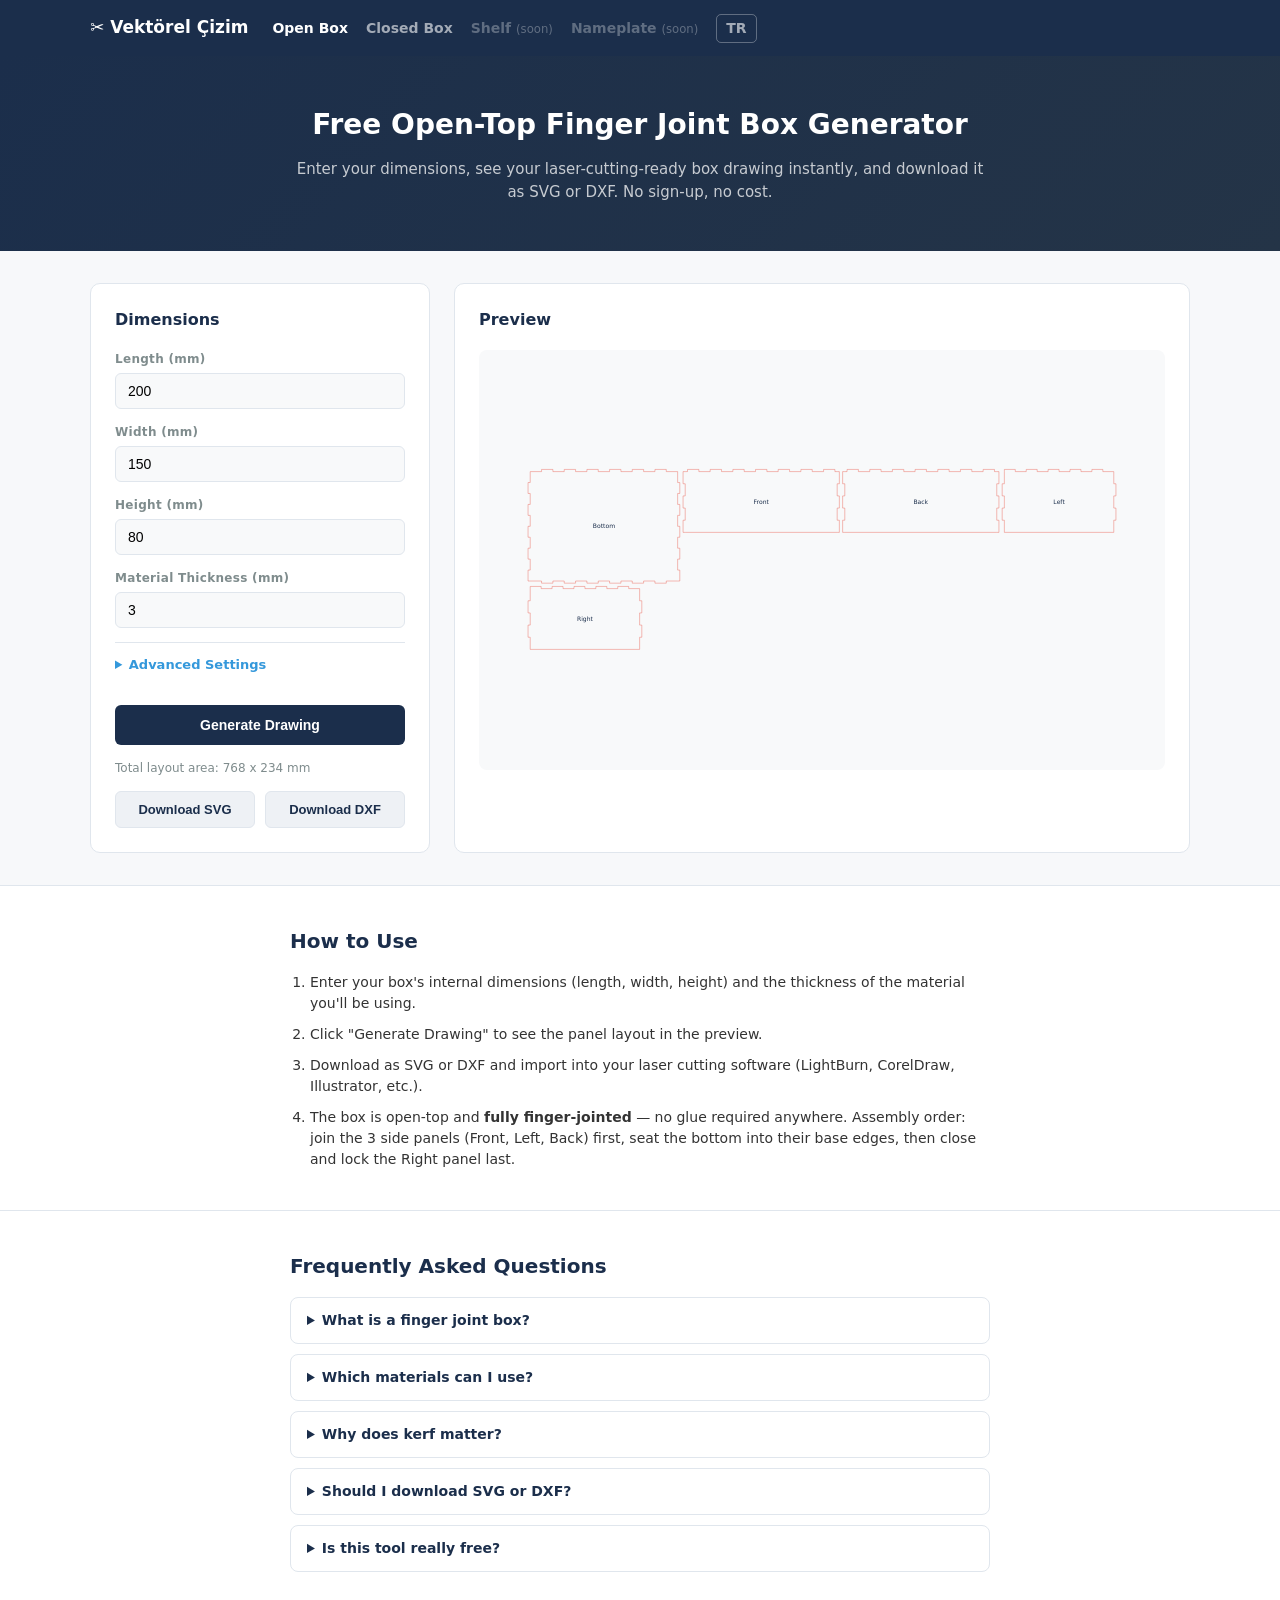
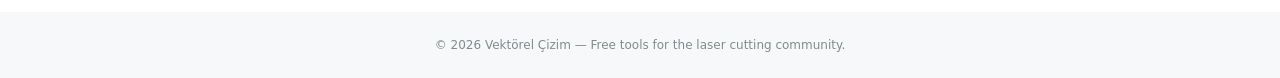
==== en/index.html @ 91a9370f "Add English versions of both tools for international/US traffic New /en/index.html and /en/kapali-ku" ====
<!DOCTYPE html>
<html lang="en">
<head>
<meta charset="UTF-8">
<meta name="viewport" content="width=device-width, initial-scale=1.0">
<title>Free Open-Top Finger Joint Box Generator — Vektörel Çizim</title>
<meta name="description" content="Enter your dimensions and get a laser-cutting-ready finger joint box drawing in seconds — download as SVG or DXF. Completely free, no sign-up required.">
<link rel="canonical" href="https://vektorel-cizim.pages.dev/en/">
<link rel="alternate" hreflang="en" href="https://vektorel-cizim.pages.dev/en/">
<link rel="alternate" hreflang="tr" href="https://vektorel-cizim.pages.dev/">
<link rel="alternate" hreflang="x-default" href="https://vektorel-cizim.pages.dev/en/">
<script type="application/ld+json">
{
  "@context": "https://schema.org",
  "@type": "WebApplication",
  "name": "Vektörel Çizim — Box Generator",
  "applicationCategory": "DesignApplication",
  "operatingSystem": "Any (Web)",
  "offers": {"@type": "Offer", "price": "0", "priceCurrency": "USD"},
  "description": "A free web tool that generates finger joint box drawings for laser cutting from your dimensions."
}
</script>
<script type="application/ld+json">
{
  "@context": "https://schema.org",
  "@type": "FAQPage",
  "mainEntity": [
    {"@type": "Question", "name": "What is a finger joint box?",
     "acceptedAnswer": {"@type": "Answer", "text": "A finger joint box is a laser-cut box style where small interlocking tabs and slots along each panel's edges lock together without glue. The zigzag pattern creates a tight, durable joint."}},
    {"@type": "Question", "name": "Which materials can I use?",
     "acceptedAnswer": {"@type": "Answer", "text": "MDF, plywood, acrylic, cardboard, and any other flat sheet material that can be laser cut. Just enter the actual thickness of your material."}},
    {"@type": "Question", "name": "Why does kerf matter?",
     "acceptedAnswer": {"@type": "Answer", "text": "The laser beam vaporizes a thin strip of material as it cuts, which makes parts come out slightly narrower than designed. Entering your kerf value compensates for this so the finger joints fit snugly instead of too loose or too tight."}},
    {"@type": "Question", "name": "Should I download SVG or DXF?",
     "acceptedAnswer": {"@type": "Answer", "text": "Most laser cutting software (LightBurn, CorelDraw, Illustrator, AutoCAD) can open either. DXF is more common in CNC/CAD software; SVG works more easily in web-based tools and some hobby laser software. If unsure, download both and try."}},
    {"@type": "Question", "name": "Is this tool really free?",
     "acceptedAnswer": {"@type": "Answer", "text": "Yes, it's completely free with no sign-up or account required. Generate and download as many drawings as you like."}}
  ]
}
</script>
<link rel="stylesheet" href="../css/style.css">
</head>
<body>

<header class="site-header">
  <div class="header-inner">
    <a href="index.html" class="logo">✂️ Vektörel Çizim</a>
    <nav class="main-nav">
      <a href="index.html" class="active">Open Box</a>
      <a href="kapali-kutu.html">Closed Box</a>
      <span class="soon">Shelf <small>(soon)</small></span>
      <span class="soon">Nameplate <small>(soon)</small></span>
      <a href="../index.html" class="lang-switch">TR</a>
    </nav>
  </div>
</header>

<section class="hero">
  <div class="hero-inner">
    <h1>Free Open-Top Finger Joint Box Generator</h1>
    <p>Enter your dimensions, see your laser-cutting-ready box drawing instantly, and download it as SVG or DXF. No sign-up, no cost.</p>
  </div>
</section>

<section class="tool-section">
  <div class="tool-inner">
    <div class="panel form-panel">
      <h2>Dimensions</h2>
      <div class="field">
        <label for="uzunluk">Length (mm)</label>
        <input type="number" id="uzunluk" value="200" min="20" max="2000" step="1">
      </div>
      <div class="field">
        <label for="genislik">Width (mm)</label>
        <input type="number" id="genislik" value="150" min="20" max="2000" step="1">
      </div>
      <div class="field">
        <label for="yukseklik">Height (mm)</label>
        <input type="number" id="yukseklik" value="80" min="10" max="1000" step="1">
      </div>
      <div class="field">
        <label for="kalinlik">Material Thickness (mm)</label>
        <input type="number" id="kalinlik" value="3" min="1" max="20" step="0.5">
      </div>

      <details class="advanced">
        <summary>Advanced Settings</summary>
        <div class="field">
          <label for="parmakHedef">Target Finger Width (mm)</label>
          <input type="number" id="parmakHedef" value="15" min="5" max="60" step="1">
        </div>
        <div class="field">
          <label for="kerf">Laser Kerf (mm)</label>
          <input type="number" id="kerf" value="0.15" min="0" max="1" step="0.01">
          <span class="hint">Adjust to your laser's cut width for a snug fit.</span>
        </div>
      </details>

      <button id="cizBtn" class="btn-primary">Generate Drawing</button>

      <div id="boyutBilgisi" class="size-info"></div>

      <div class="downloads" id="downloads" style="display:none">
        <button id="svgBtn" class="btn-secondary">Download SVG</button>
        <button id="dxfBtn" class="btn-secondary">Download DXF</button>
      </div>
    </div>

    <div class="panel preview-panel">
      <h2>Preview</h2>
      <div id="previewWrap" class="preview-wrap">
        <div class="preview-placeholder">Enter dimensions and click "Generate Drawing"</div>
      </div>
    </div>
  </div>
</section>

<section class="ad-slot">
  <!-- Google AdSense goes here -->
</section>

<section class="info-section">
  <div class="info-inner">
    <h2>How to Use</h2>
    <ol>
      <li>Enter your box's internal dimensions (length, width, height) and the thickness of the material you'll be using.</li>
      <li>Click "Generate Drawing" to see the panel layout in the preview.</li>
      <li>Download as SVG or DXF and import into your laser cutting software (LightBurn, CorelDraw, Illustrator, etc.).</li>
      <li>The box is open-top and <strong>fully finger-jointed</strong> — no glue required anywhere. Assembly order: join the 3 side panels (Front, Left, Back) first, seat the bottom into their base edges, then close and lock the Right panel last.</li>
    </ol>
  </div>
</section>

<section class="info-section">
  <div class="info-inner">
    <h2>Frequently Asked Questions</h2>
    <div class="faq-list">
      <details><summary>What is a finger joint box?</summary><p>A laser-cut box style where small interlocking tabs and slots along each panel's edges lock together without glue. The zigzag pattern creates a tight, durable joint.</p></details>
      <details><summary>Which materials can I use?</summary><p>MDF, plywood, acrylic, cardboard, and any other flat sheet material that can be laser cut. Just enter the actual thickness of your material.</p></details>
      <details><summary>Why does kerf matter?</summary><p>The laser beam vaporizes a thin strip of material as it cuts, which makes parts come out slightly narrower than designed. Entering your kerf value compensates for this so the joints fit snugly.</p></details>
      <details><summary>Should I download SVG or DXF?</summary><p>Most laser cutting software (LightBurn, CorelDraw, Illustrator, AutoCAD) can open either. DXF is more common in CNC/CAD software; SVG works more easily in web-based tools. If unsure, try both.</p></details>
      <details><summary>Is this tool really free?</summary><p>Yes, completely free, no sign-up or account required. Generate and download as many drawings as you like.</p></details>
    </div>
  </div>
</section>

<footer class="site-footer">
  <div class="footer-inner">© 2026 Vektörel Çizim — Free tools for the laser cutting community.</div>
</footer>

<script src="../js/common.js"></script>
<script src="../js/kutu.js"></script>
</body>
</html>
---- css/style.css ----
* { box-sizing: border-box; margin: 0; padding: 0; }
body { font-family: 'Segoe UI', system-ui, sans-serif; color: #1B2E4B; background: #F7F8FA; line-height: 1.5; }
a { color: inherit; text-decoration: none; }

.site-header { background: #1B2E4B; padding: 0 20px; }
.header-inner { max-width: 1100px; margin: 0 auto; height: 56px; display: flex; align-items: center; gap: 24px; }
.logo { color: #fff; font-weight: 800; font-size: 17px; }
.main-nav { display: flex; gap: 18px; align-items: center; }
.main-nav a { color: rgba(255,255,255,0.6); font-size: 14px; font-weight: 600; }
.main-nav a.active { color: #fff; }
.main-nav .soon { color: rgba(255,255,255,0.3); font-size: 14px; font-weight: 600; }
.main-nav .soon small { font-weight: 400; }
.lang-switch { margin-left: auto; border: 1px solid rgba(255,255,255,0.3); border-radius: 5px; padding: 3px 9px; font-size: 12px; }
.lang-switch:hover { background: rgba(255,255,255,0.1); }

.hero { background: linear-gradient(135deg,#1B2E4B,#243447); padding: 48px 20px; text-align: center; }
.hero-inner { max-width: 700px; margin: 0 auto; }
.hero h1 { color: #fff; font-size: 28px; margin-bottom: 12px; }
.hero p { color: rgba(255,255,255,0.75); font-size: 15px; }

.tool-section { padding: 32px 20px; }
.tool-inner { max-width: 1100px; margin: 0 auto; display: grid; grid-template-columns: 340px 1fr; gap: 24px; }
@media (max-width: 800px) { .tool-inner { grid-template-columns: 1fr; } }

.panel { background: #fff; border: 1px solid #E0E6ED; border-radius: 10px; padding: 24px; }
.panel h2 { font-size: 16px; margin-bottom: 18px; }

.field { margin-bottom: 14px; display: flex; flex-direction: column; gap: 5px; }
.field label { font-size: 12px; font-weight: 700; color: #7F8C8D; letter-spacing: 0.3px; }
.field input { padding: 9px 12px; border: 1px solid #E0E6ED; border-radius: 6px; font-size: 14px; background: #F8F9FA; }
.field .hint { font-size: 11px; color: #7F8C8D; }

.advanced { margin: 14px 0; border-top: 1px solid #E0E6ED; padding-top: 12px; }
.advanced summary { cursor: pointer; font-size: 13px; font-weight: 700; color: #3498DB; margin-bottom: 10px; }

.btn-primary { width: 100%; padding: 12px; background: #1B2E4B; color: #fff; border: none; border-radius: 6px; font-size: 14px; font-weight: 700; cursor: pointer; margin-top: 6px; }
.btn-primary:hover { background: #243447; }
.btn-secondary { flex: 1; padding: 10px; background: #EEF1F5; color: #1B2E4B; border: 1px solid #E0E6ED; border-radius: 6px; font-size: 13px; font-weight: 700; cursor: pointer; }
.btn-secondary:hover { background: #E0E6ED; }

.size-info { margin-top: 14px; font-size: 12px; color: #7F8C8D; }
.downloads { display: flex; gap: 10px; margin-top: 14px; }

.preview-wrap { min-height: 420px; display: flex; align-items: center; justify-content: center; background: #F8F9FA; border-radius: 8px; overflow: auto; }
.preview-placeholder { color: #BDC3C7; font-size: 14px; }
.preview-wrap svg { max-width: 100%; height: auto; }

.ad-slot { max-width: 1100px; margin: 0 auto; padding: 0 20px; min-height: 0; }

.info-section { padding: 40px 20px; background: #fff; border-top: 1px solid #E0E6ED; }
.info-inner { max-width: 700px; margin: 0 auto; }
.info-inner h2 { font-size: 20px; margin-bottom: 16px; }
.info-inner ol { padding-left: 20px; display: flex; flex-direction: column; gap: 10px; font-size: 14px; color: #333; }

.faq-list { display: flex; flex-direction: column; gap: 10px; }
.faq-list details { border: 1px solid #E0E6ED; border-radius: 8px; padding: 12px 16px; }
.faq-list summary { cursor: pointer; font-weight: 700; font-size: 14px; color: #1B2E4B; }
.faq-list p { margin-top: 10px; font-size: 14px; color: #444; line-height: 1.6; }

.site-footer { padding: 24px 20px; text-align: center; font-size: 12px; color: #7F8C8D; }
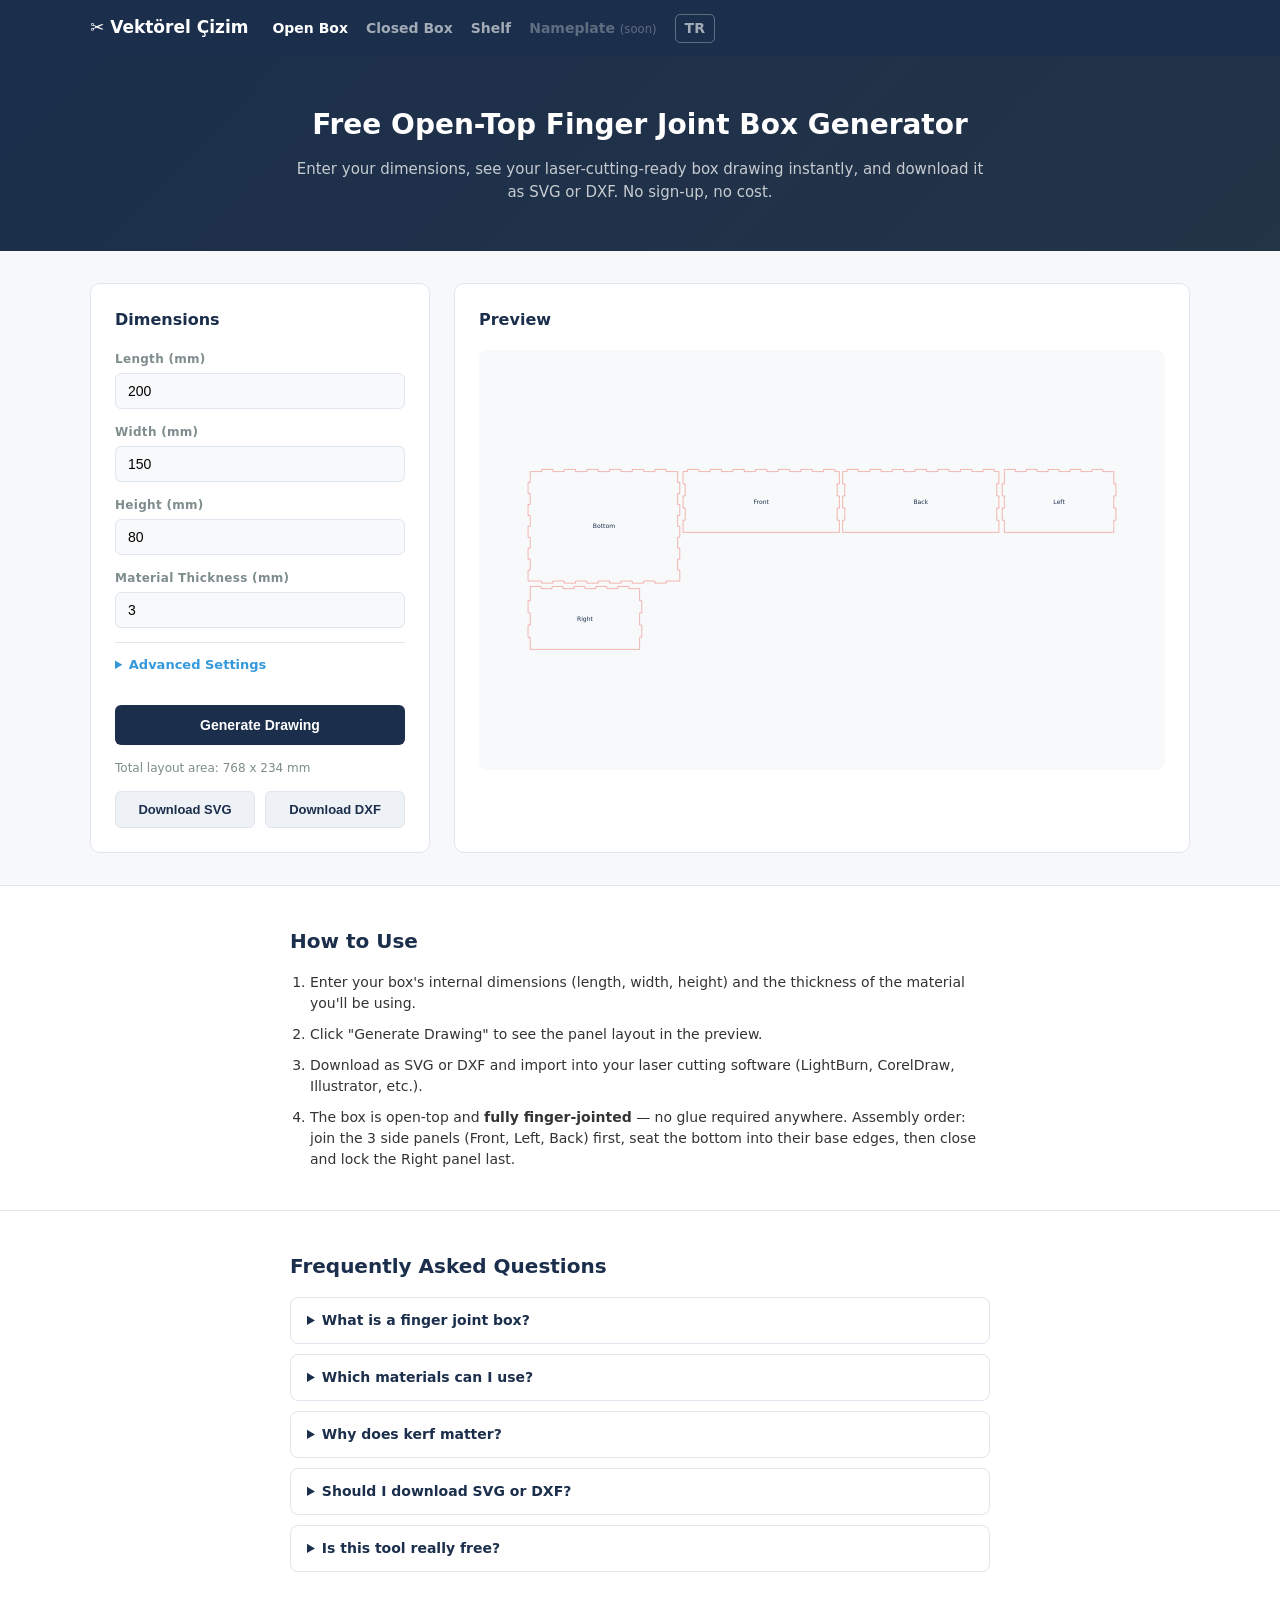
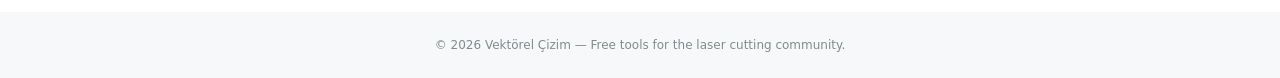
==== commit bc9e304c: "Add Raf (compartment organizer/tray) tool, TR+EN from the start New raf.html / en/raf.html: reuses t" ====
--- a/en/index.html
+++ b/en/index.html
@@ -48,7 +48,7 @@
     <nav class="main-nav">
       <a href="index.html" class="active">Open Box</a>
       <a href="kapali-kutu.html">Closed Box</a>
-      <span class="soon">Shelf <small>(soon)</small></span>
+      <a href="raf.html">Shelf</a>
       <span class="soon">Nameplate <small>(soon)</small></span>
       <a href="../index.html" class="lang-switch">TR</a>
     </nav>
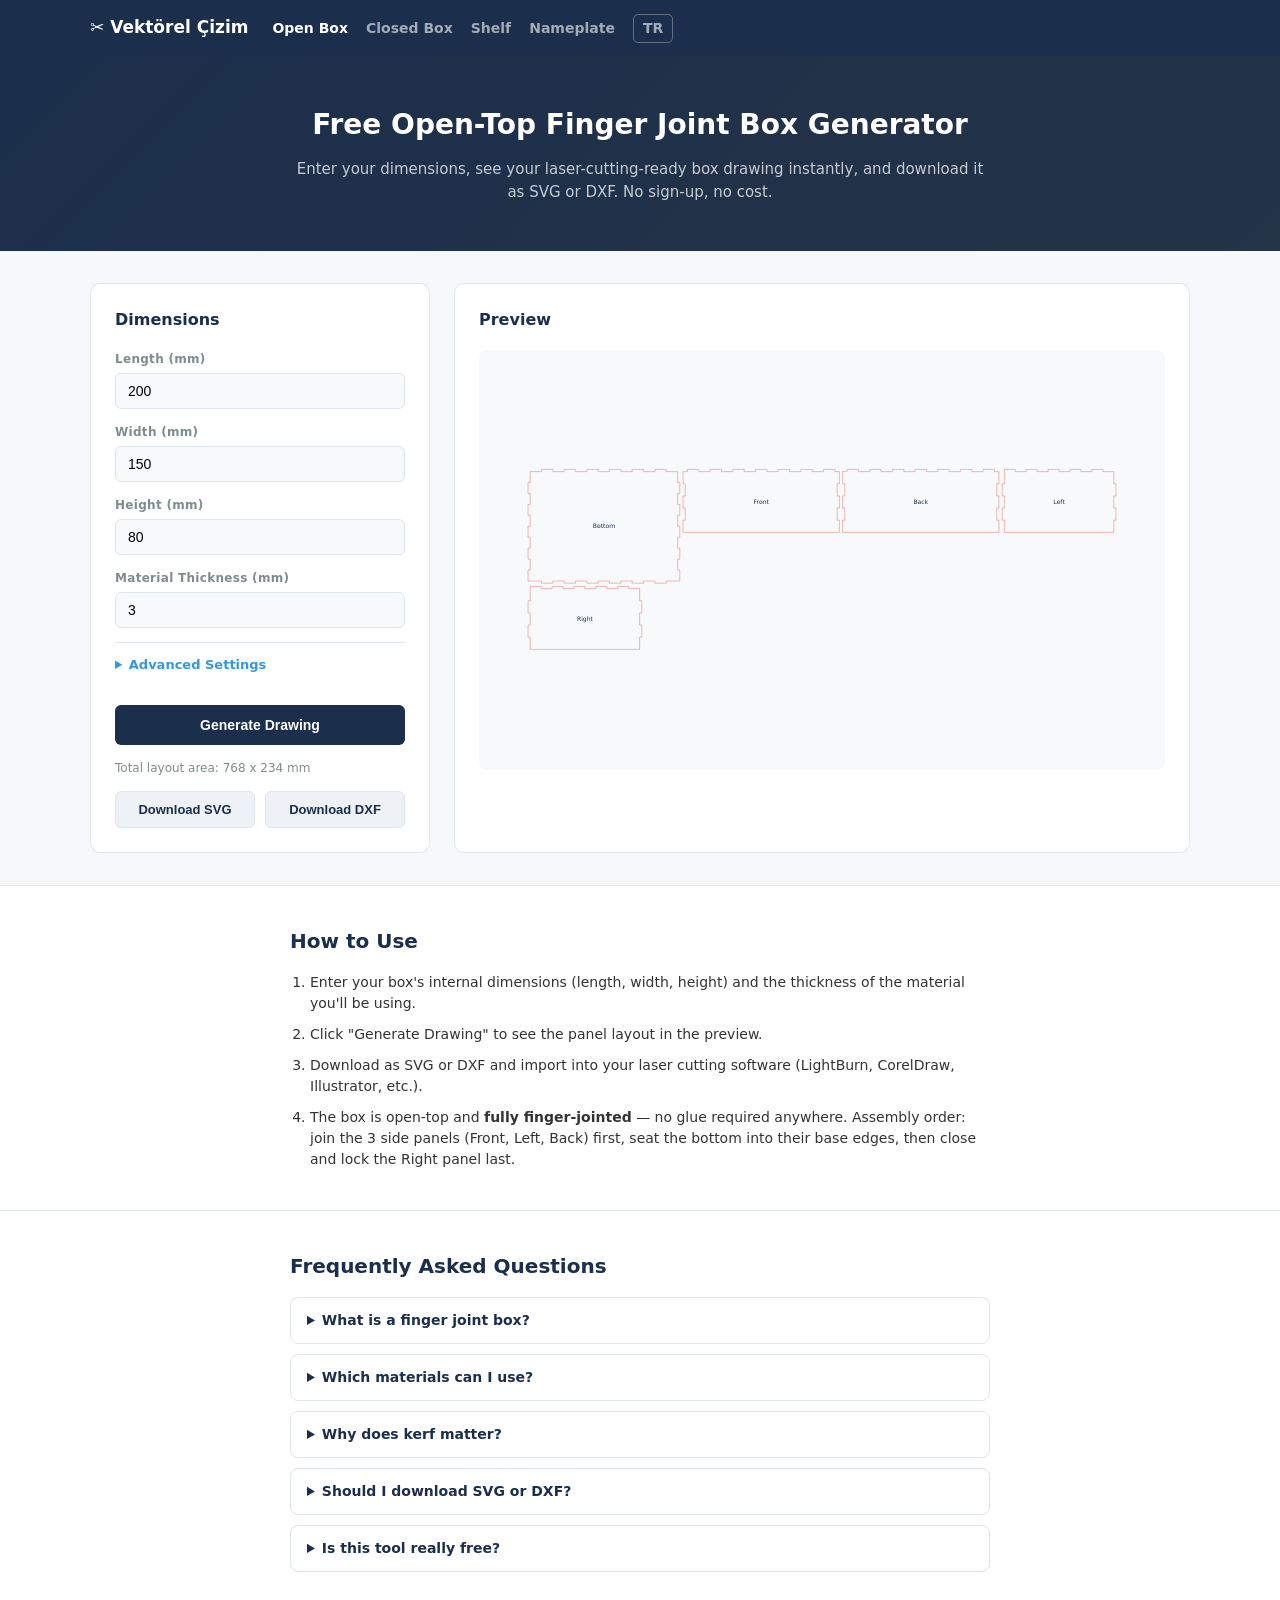
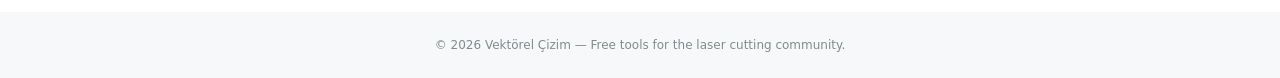
==== commit 51d16c42: "Add İsimlik (nameplate) tool, TR+EN, opentype.js font-to-path Converts entered text into laser-cut-r" ====
--- a/en/index.html
+++ b/en/index.html
@@ -49,7 +49,7 @@
       <a href="index.html" class="active">Open Box</a>
       <a href="kapali-kutu.html">Closed Box</a>
       <a href="raf.html">Shelf</a>
-      <span class="soon">Nameplate <small>(soon)</small></span>
+      <a href="isimlik.html">Nameplate</a>
       <a href="../index.html" class="lang-switch">TR</a>
     </nav>
   </div>
--- a/css/style.css
+++ b/css/style.css
@@ -29,6 +29,9 @@
 .field label { font-size: 12px; font-weight: 700; color: #7F8C8D; letter-spacing: 0.3px; }
 .field input { padding: 9px 12px; border: 1px solid #E0E6ED; border-radius: 6px; font-size: 14px; background: #F8F9FA; }
 .field .hint { font-size: 11px; color: #7F8C8D; }
+.field-checkbox { flex-direction: row; align-items: center; gap: 8px; }
+.field-checkbox input { padding: 0; width: 16px; height: 16px; flex: none; }
+.field-checkbox label { font-size: 13px; font-weight: 600; color: #1B2E4B; letter-spacing: normal; }
 
 .advanced { margin: 14px 0; border-top: 1px solid #E0E6ED; padding-top: 12px; }
 .advanced summary { cursor: pointer; font-size: 13px; font-weight: 700; color: #3498DB; margin-bottom: 10px; }
